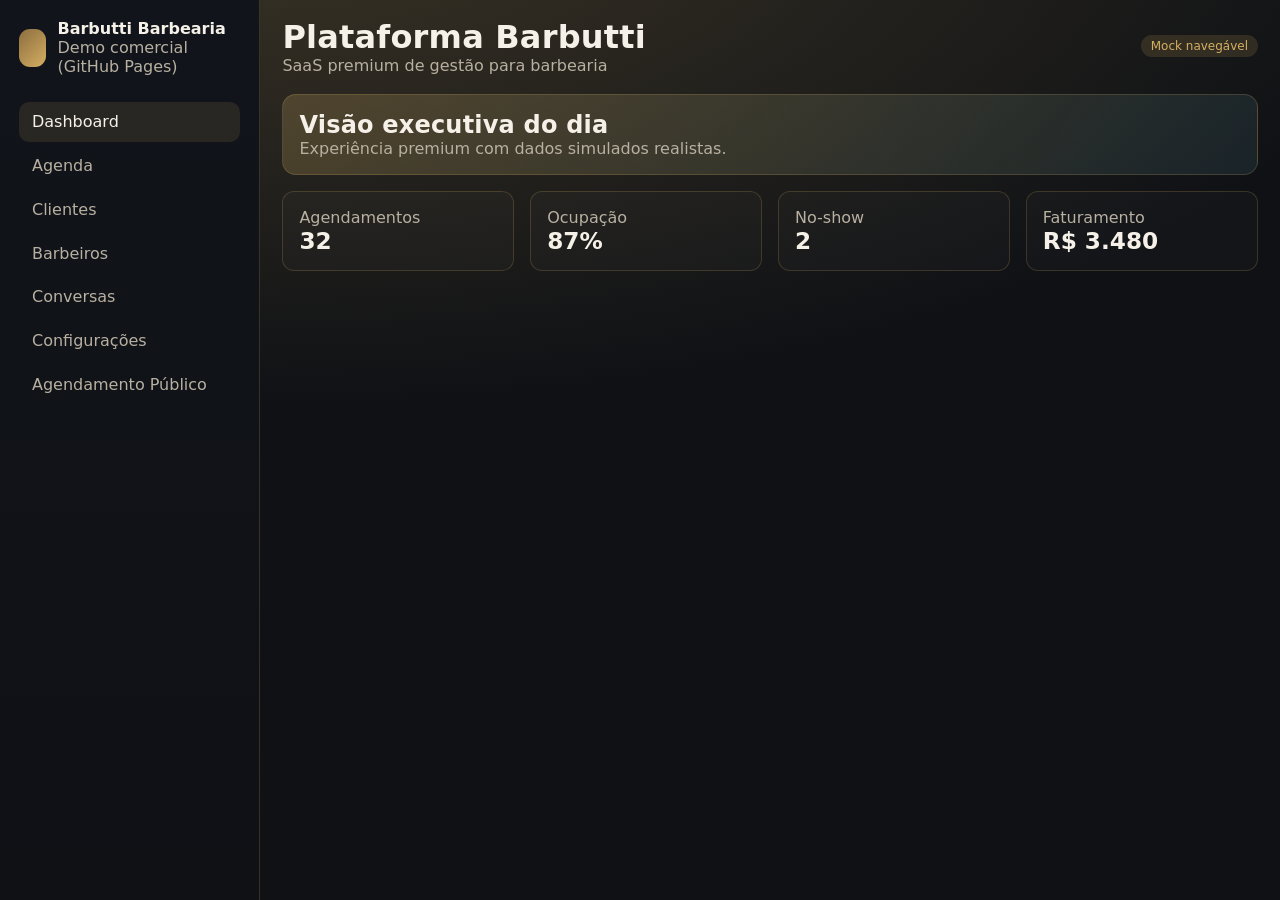
==== index.html @ 31823b27 "feat: scaffold premium frontend base for Barbutti with n8n-ready integrations and github pages mock" ====
<!doctype html><html lang="pt-BR"><head><meta charset="UTF-8"><meta name="viewport" content="width=device-width,initial-scale=1"><title>Barbutti Barbearia • Demo SaaS</title>
<link rel="stylesheet" href="mock/mock.css"></head>
<body><div class="app-shell"><aside class="sidebar"><div class="brand"><div class="brand-mark"></div><div><strong>Barbutti Barbearia</strong><p>Demo comercial (GitHub Pages)</p></div></div><nav>
<a class="nav-link" data-view="mock-dashboard">Dashboard</a><a class="nav-link" data-view="mock-agenda">Agenda</a><a class="nav-link" data-view="mock-clientes">Clientes</a><a class="nav-link" data-view="mock-barbeiros">Barbeiros</a><a class="nav-link" data-view="mock-conversas">Conversas</a><a class="nav-link" data-view="mock-config">Configurações</a><a class="nav-link" data-view="mock-publico">Agendamento Público</a>
</nav></aside><main class="main"><header class="topbar"><div><h1>Plataforma Barbutti</h1><p>SaaS premium de gestão para barbearia</p></div><span class="badge">Mock navegável</span></header>
<section id="mock-dashboard" class="mock-view"><div class="mock-hero"><h2>Visão executiva do dia</h2><p>Experiência premium com dados simulados realistas.</p></div><div class="grid grid-4"><article class="kpi"><p>Agendamentos</p><strong>32</strong></article><article class="kpi"><p>Ocupação</p><strong>87%</strong></article><article class="kpi"><p>No-show</p><strong>2</strong></article><article class="kpi"><p>Faturamento</p><strong>R$ 3.480</strong></article></div></section>
<section id="mock-agenda" class="mock-view card"><h2>Agenda Visual</h2><table class="table"><tr><th>Hora</th><th>Profissional</th><th>Cliente</th><th>Status</th></tr><tr><td>10:00</td><td>André</td><td>Rafael Souza</td><td><span class="tag success">confirmado</span></td></tr><tr><td>10:45</td><td>Caio</td><td>Bruno M.</td><td><span class="tag warning">pendente</span></td></tr></table></section>
<section id="mock-clientes" class="mock-view card"><h2>Clientes</h2><p>Cadastro completo com preferências, histórico e último barbeiro.</p></section>
<section id="mock-barbeiros" class="mock-view card"><h2>Barbeiros</h2><p>Perfis, especialidades, cor de agenda, escala semanal e exceções.</p></section>
<section id="mock-conversas" class="mock-view card"><h2>Conversas</h2><p>Pronto para WhatsApp/Bot via webhooks n8n em tempo real.</p></section>
<section id="mock-config" class="mock-view card"><h2>Configurações</h2><p>Personalização total de marca: logo, favicon, RGB e tema.</p></section>
<section id="mock-publico" class="mock-view card"><h2>Tela pública de agendamento</h2><p>Fluxo simples: barbeiro, serviço, data e horário.</p></section>
</main></div><script src="mock/mock.js"></script></body></html>
---- mock/mock.css ----
@import url('../css/reset.css');
@import url('../css/variables.css');
@import url('../css/global.css');
@import url('../css/layout.css');
@import url('../css/components.css');
.mock-view{display:none}.mock-view.active{display:block}
.mock-hero{padding:1rem;border-radius:14px;background:linear-gradient(120deg,rgba(212,175,98,.22),rgba(109,196,216,.1));border:var(--border);margin-bottom:1rem}
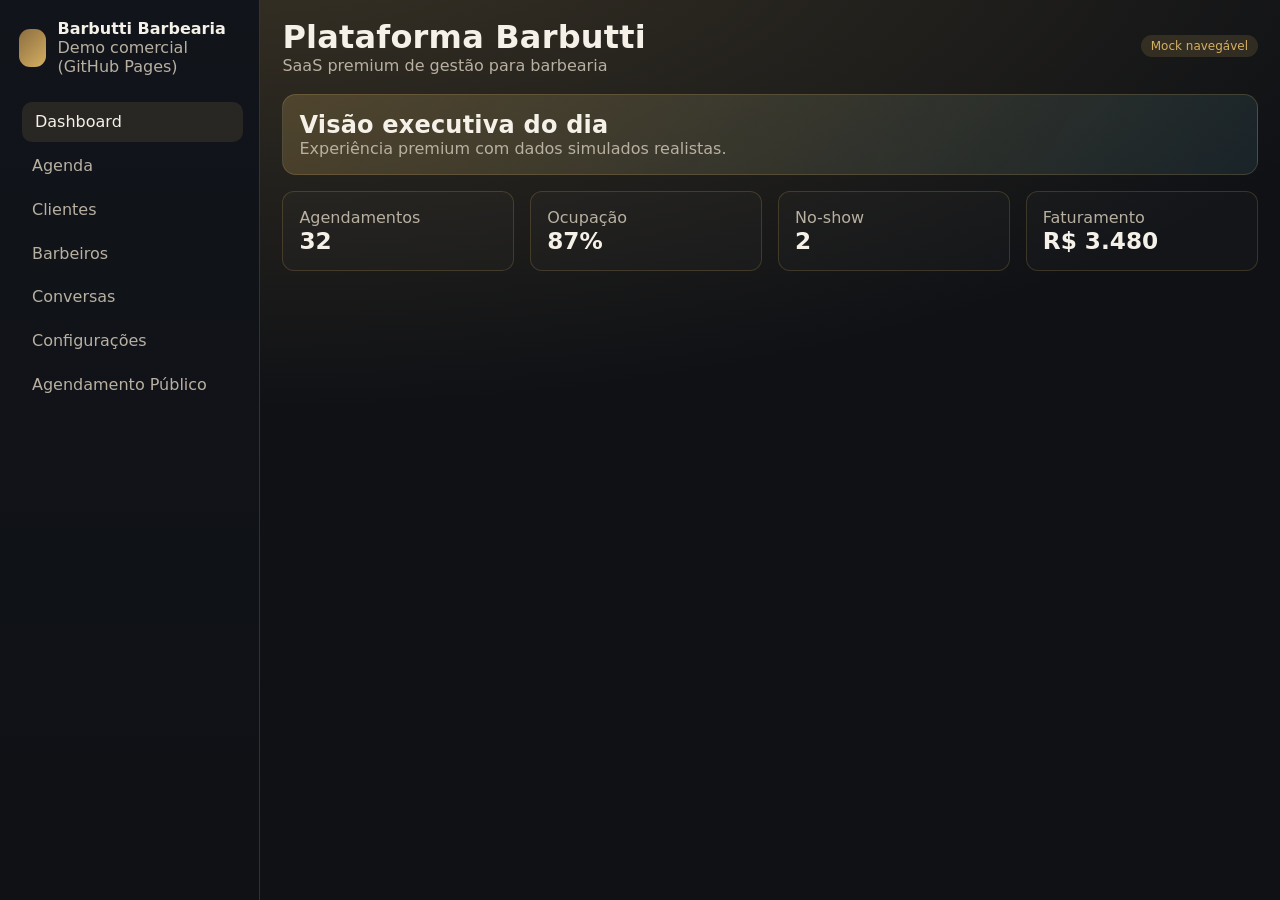
==== commit c7df75ff: "feat: torna UI responsiva em mobile com navegação amigável em todas as telas" ====
--- a/index.html
+++ b/index.html
@@ -1,13 +1,42 @@
-<!doctype html><html lang="pt-BR"><head><meta charset="UTF-8"><meta name="viewport" content="width=device-width,initial-scale=1"><title>Barbutti Barbearia • Demo SaaS</title>
-<link rel="stylesheet" href="mock/mock.css"></head>
-<body><div class="app-shell"><aside class="sidebar"><div class="brand"><div class="brand-mark"></div><div><strong>Barbutti Barbearia</strong><p>Demo comercial (GitHub Pages)</p></div></div><nav>
-<a class="nav-link" data-view="mock-dashboard">Dashboard</a><a class="nav-link" data-view="mock-agenda">Agenda</a><a class="nav-link" data-view="mock-clientes">Clientes</a><a class="nav-link" data-view="mock-barbeiros">Barbeiros</a><a class="nav-link" data-view="mock-conversas">Conversas</a><a class="nav-link" data-view="mock-config">Configurações</a><a class="nav-link" data-view="mock-publico">Agendamento Público</a>
-</nav></aside><main class="main"><header class="topbar"><div><h1>Plataforma Barbutti</h1><p>SaaS premium de gestão para barbearia</p></div><span class="badge">Mock navegável</span></header>
-<section id="mock-dashboard" class="mock-view"><div class="mock-hero"><h2>Visão executiva do dia</h2><p>Experiência premium com dados simulados realistas.</p></div><div class="grid grid-4"><article class="kpi"><p>Agendamentos</p><strong>32</strong></article><article class="kpi"><p>Ocupação</p><strong>87%</strong></article><article class="kpi"><p>No-show</p><strong>2</strong></article><article class="kpi"><p>Faturamento</p><strong>R$ 3.480</strong></article></div></section>
-<section id="mock-agenda" class="mock-view card"><h2>Agenda Visual</h2><table class="table"><tr><th>Hora</th><th>Profissional</th><th>Cliente</th><th>Status</th></tr><tr><td>10:00</td><td>André</td><td>Rafael Souza</td><td><span class="tag success">confirmado</span></td></tr><tr><td>10:45</td><td>Caio</td><td>Bruno M.</td><td><span class="tag warning">pendente</span></td></tr></table></section>
-<section id="mock-clientes" class="mock-view card"><h2>Clientes</h2><p>Cadastro completo com preferências, histórico e último barbeiro.</p></section>
-<section id="mock-barbeiros" class="mock-view card"><h2>Barbeiros</h2><p>Perfis, especialidades, cor de agenda, escala semanal e exceções.</p></section>
-<section id="mock-conversas" class="mock-view card"><h2>Conversas</h2><p>Pronto para WhatsApp/Bot via webhooks n8n em tempo real.</p></section>
-<section id="mock-config" class="mock-view card"><h2>Configurações</h2><p>Personalização total de marca: logo, favicon, RGB e tema.</p></section>
-<section id="mock-publico" class="mock-view card"><h2>Tela pública de agendamento</h2><p>Fluxo simples: barbeiro, serviço, data e horário.</p></section>
-</main></div><script src="mock/mock.js"></script></body></html>
+<!doctype html>
+<html lang="pt-BR">
+<head>
+  <meta charset="UTF-8">
+  <meta name="viewport" content="width=device-width,initial-scale=1">
+  <title>Barbutti Barbearia • Demo SaaS</title>
+  <link rel="stylesheet" href="mock/mock.css">
+</head>
+<body>
+  <div class="app-shell">
+    <aside class="sidebar" id="sidebar-mock">
+      <div class="brand"><div class="brand-mark"></div><div><strong>Barbutti Barbearia</strong><p>Demo comercial (GitHub Pages)</p></div></div>
+      <nav>
+        <a class="nav-link" data-view="mock-dashboard">Dashboard</a>
+        <a class="nav-link" data-view="mock-agenda">Agenda</a>
+        <a class="nav-link" data-view="mock-clientes">Clientes</a>
+        <a class="nav-link" data-view="mock-barbeiros">Barbeiros</a>
+        <a class="nav-link" data-view="mock-conversas">Conversas</a>
+        <a class="nav-link" data-view="mock-config">Configurações</a>
+        <a class="nav-link" data-view="mock-publico">Agendamento Público</a>
+      </nav>
+    </aside>
+    <main class="main">
+      <header class="topbar">
+        <div class="topbar-left"><button class="mobile-menu-btn" id="mock-menu-btn">☰</button><div><h1>Plataforma Barbutti</h1><p>SaaS premium de gestão para barbearia</p></div></div>
+        <span class="badge">Mock navegável</span>
+      </header>
+      <section id="mock-dashboard" class="mock-view">
+        <div class="mock-hero"><h2>Visão executiva do dia</h2><p>Experiência premium com dados simulados realistas.</p></div>
+        <div class="grid grid-4"><article class="kpi"><p>Agendamentos</p><strong>32</strong></article><article class="kpi"><p>Ocupação</p><strong>87%</strong></article><article class="kpi"><p>No-show</p><strong>2</strong></article><article class="kpi"><p>Faturamento</p><strong>R$ 3.480</strong></article></div>
+      </section>
+      <section id="mock-agenda" class="mock-view card"><h2>Agenda Visual</h2><table class="table"><tr><th>Hora</th><th>Profissional</th><th>Cliente</th><th>Status</th></tr><tr><td>10:00</td><td>André</td><td>Rafael Souza</td><td><span class="tag success">confirmado</span></td></tr><tr><td>10:45</td><td>Caio</td><td>Bruno M.</td><td><span class="tag warning">pendente</span></td></tr></table></section>
+      <section id="mock-clientes" class="mock-view card"><h2>Clientes</h2><p>Cadastro completo com preferências, histórico e último barbeiro.</p></section>
+      <section id="mock-barbeiros" class="mock-view card"><h2>Barbeiros</h2><p>Perfis, especialidades, cor de agenda, escala semanal e exceções.</p></section>
+      <section id="mock-conversas" class="mock-view card"><h2>Conversas</h2><p>Pronto para WhatsApp/Bot via webhooks n8n em tempo real.</p></section>
+      <section id="mock-config" class="mock-view card"><h2>Configurações</h2><p>Personalização total de marca: logo, favicon, RGB e tema.</p></section>
+      <section id="mock-publico" class="mock-view card"><h2>Tela pública de agendamento</h2><p>Fluxo simples: barbeiro, serviço, data e horário.</p></section>
+    </main>
+  </div>
+  <script src="mock/mock.js"></script>
+</body>
+</html>
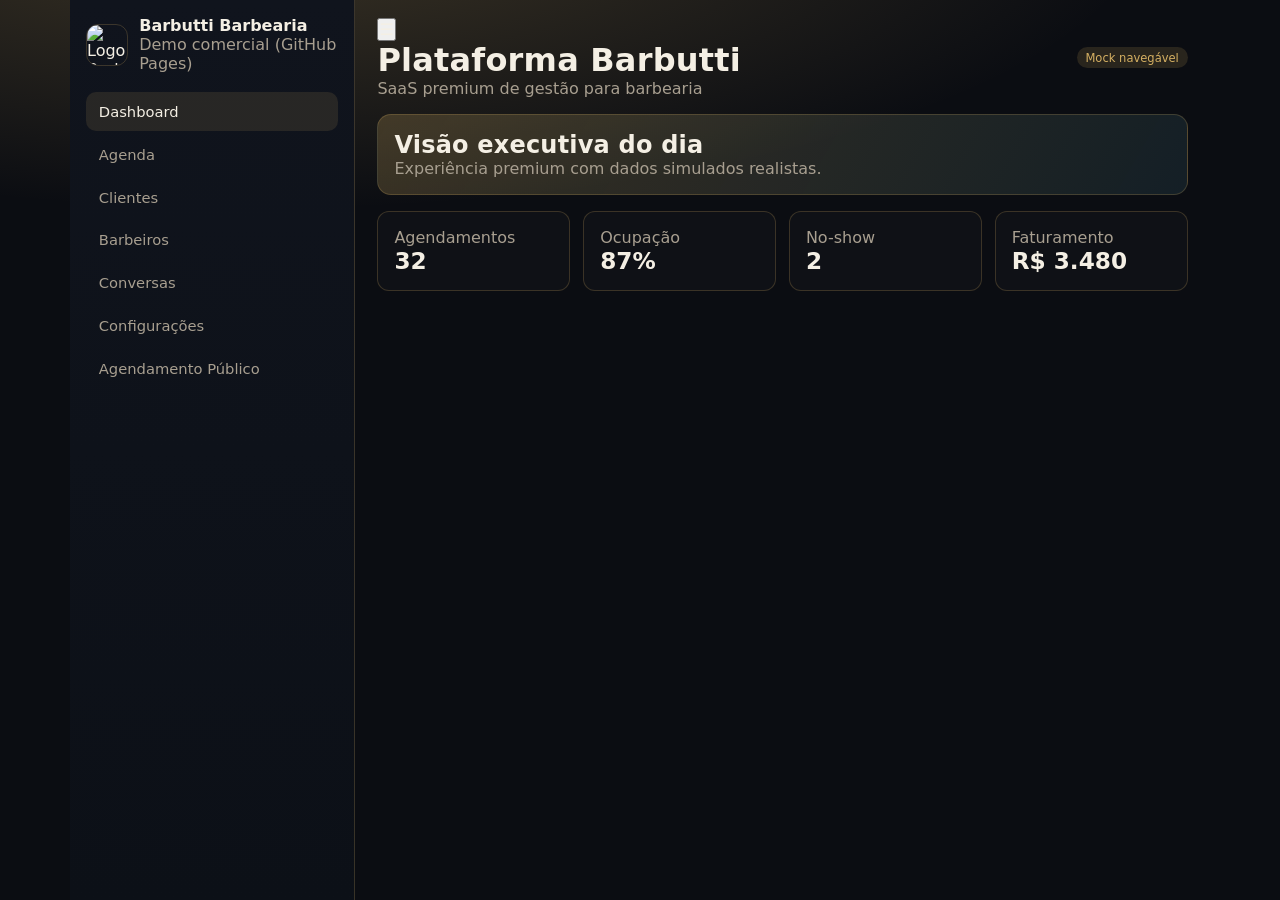
==== commit 2eddd9fd: "refactor: reforça mobile responsiveness e aplica logo oficial em toda a estrutura" ====
--- a/index.html
+++ b/index.html
@@ -9,7 +9,7 @@
 <body>
   <div class="app-shell">
     <aside class="sidebar" id="sidebar-mock">
-      <div class="brand"><div class="brand-mark"></div><div><strong>Barbutti Barbearia</strong><p>Demo comercial (GitHub Pages)</p></div></div>
+      <div class="brand"><img class="brand-logo" src="https://res.cloudinary.com/dk6okgt0a/image/upload/v1776542449/WhatsApp_Image_2026-04-17_at_21.09.05_sgbuvm.jpg" alt="Logo Barbutti"/><div><strong>Barbutti Barbearia</strong><p>Demo comercial (GitHub Pages)</p></div></div>
       <nav>
         <a class="nav-link" data-view="mock-dashboard">Dashboard</a>
         <a class="nav-link" data-view="mock-agenda">Agenda</a>
